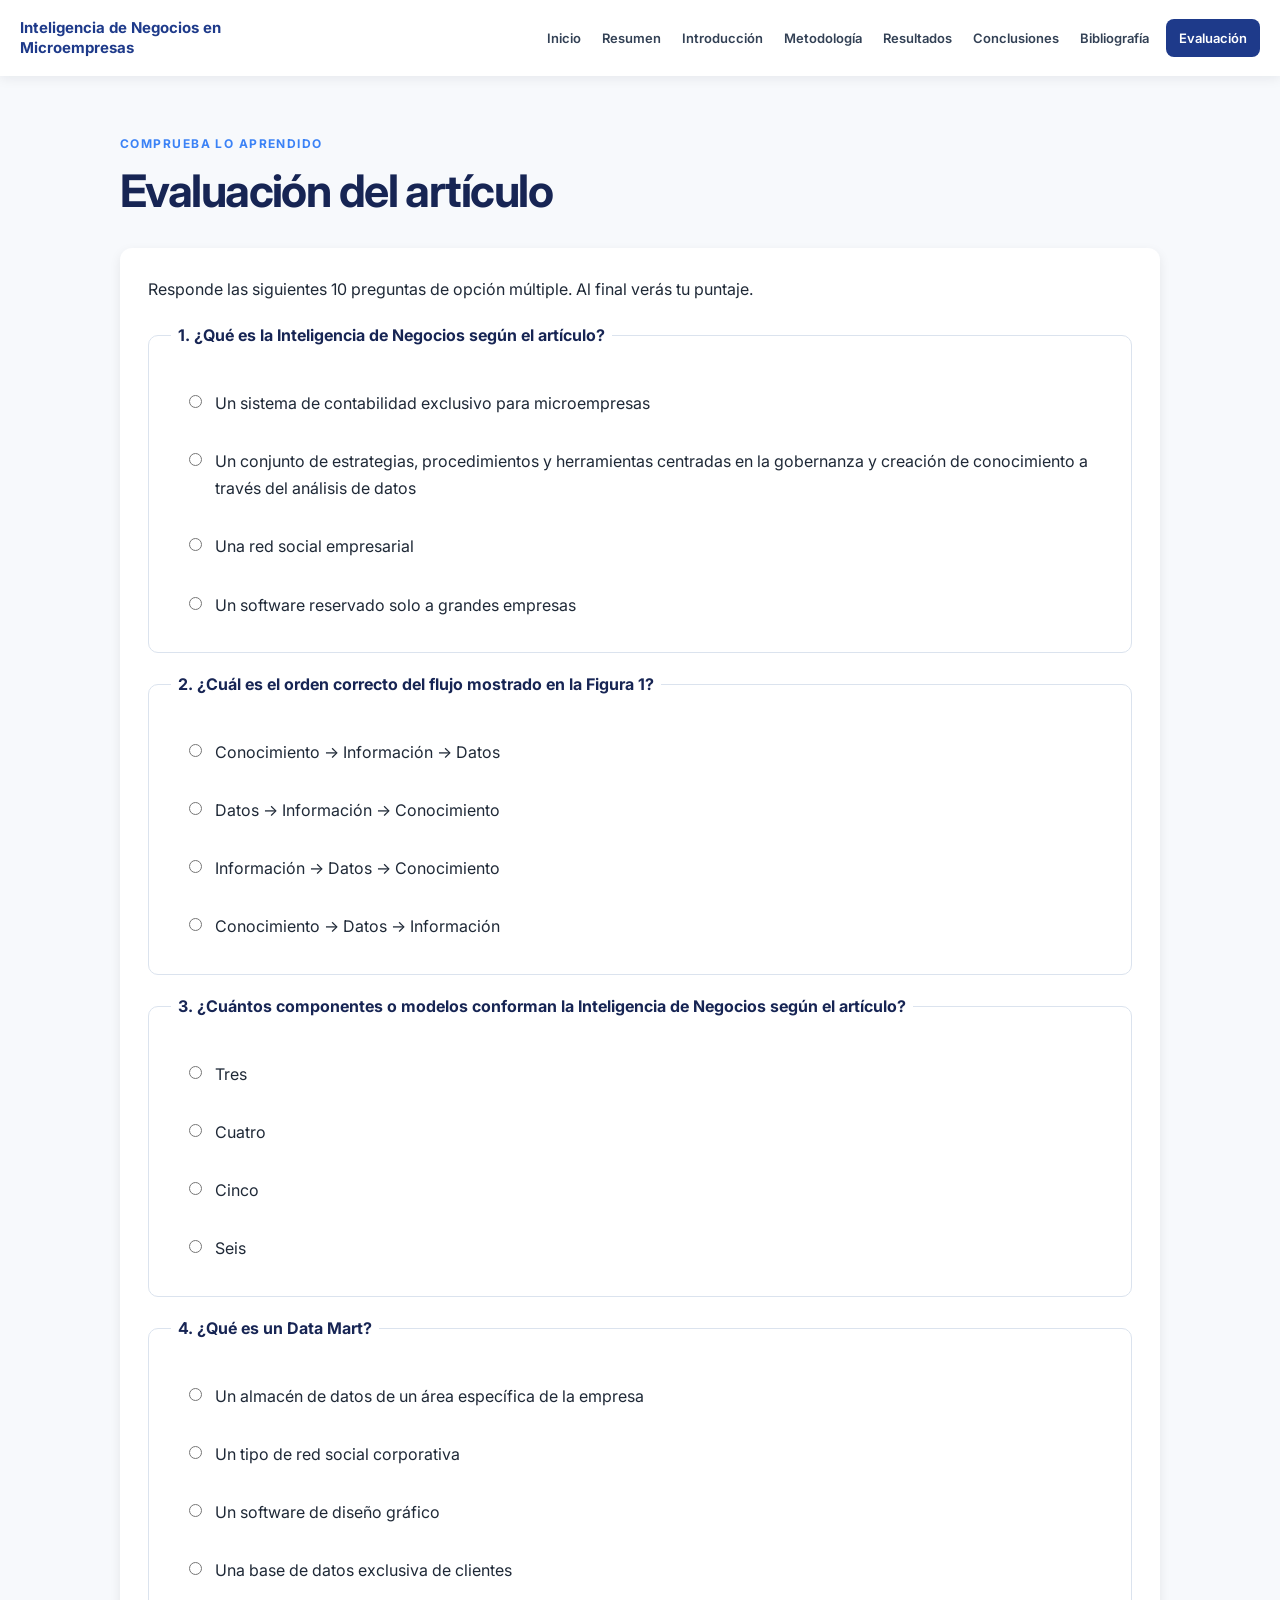
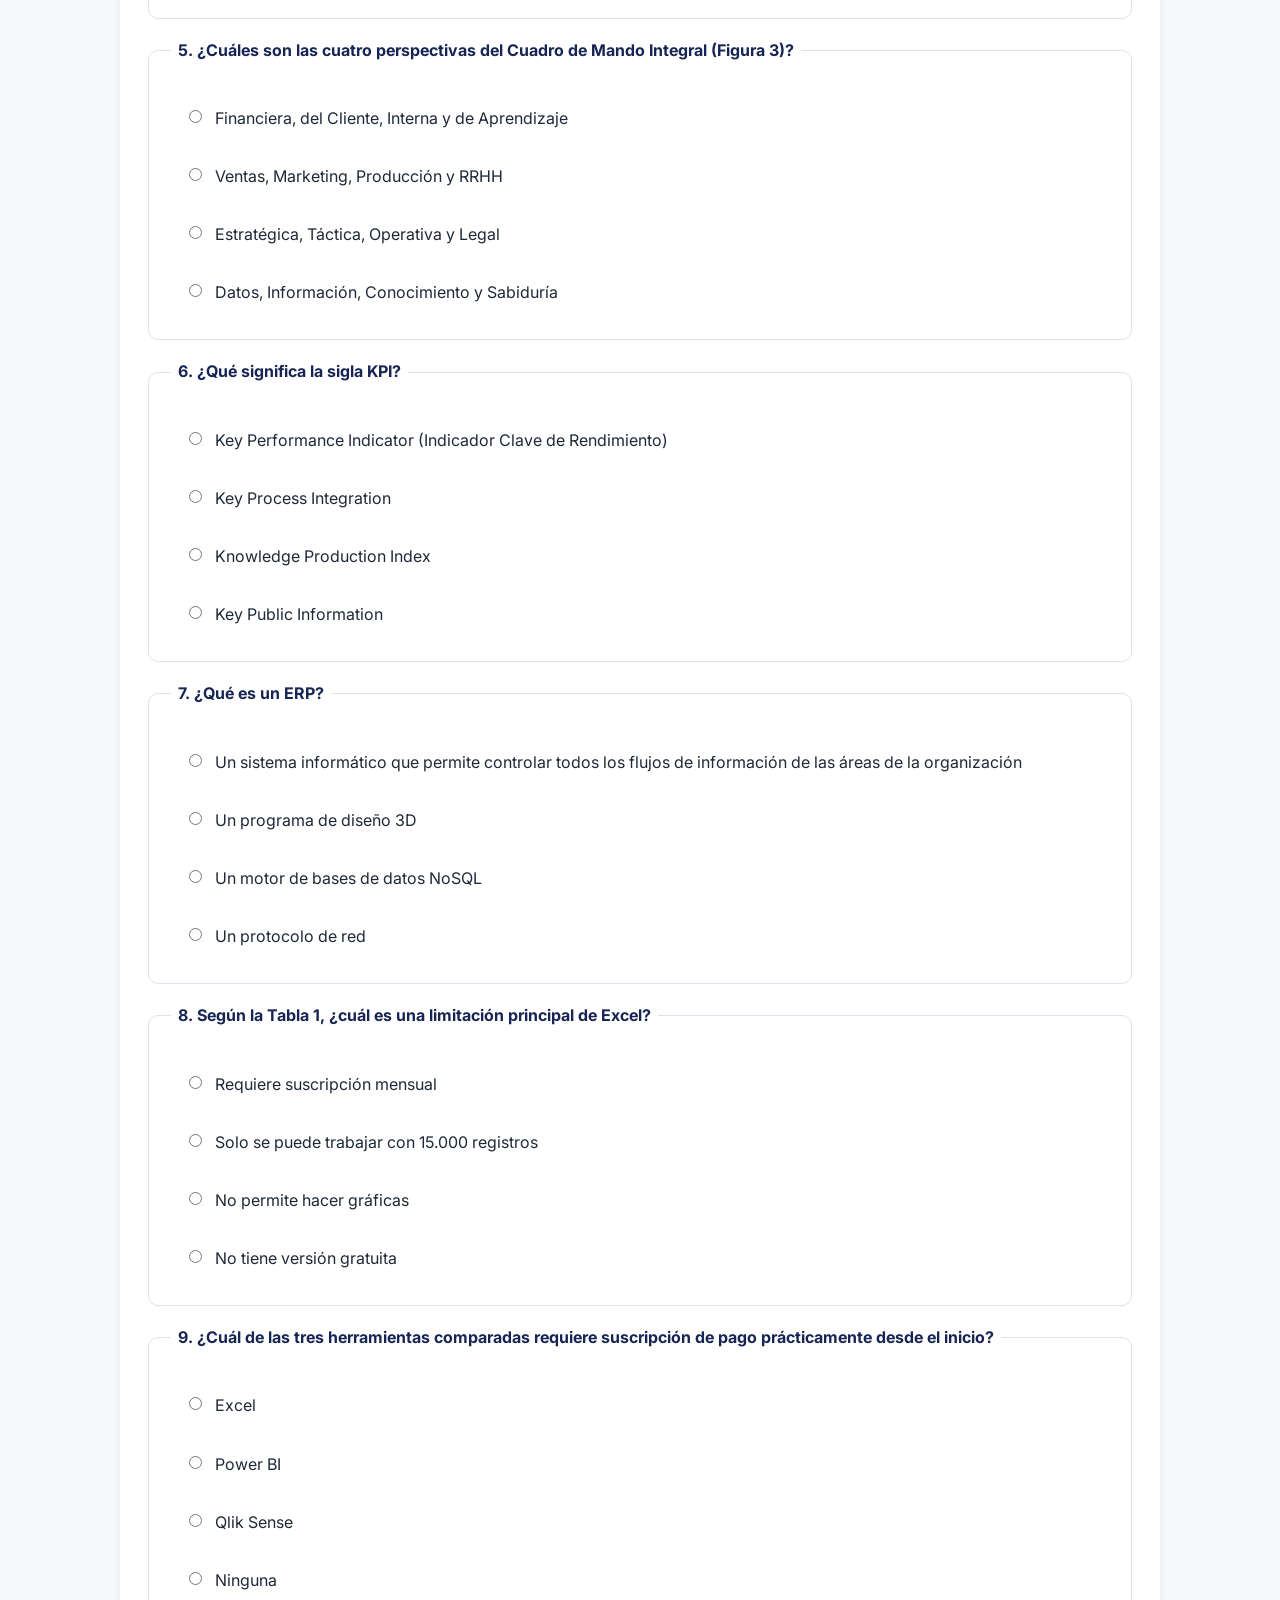
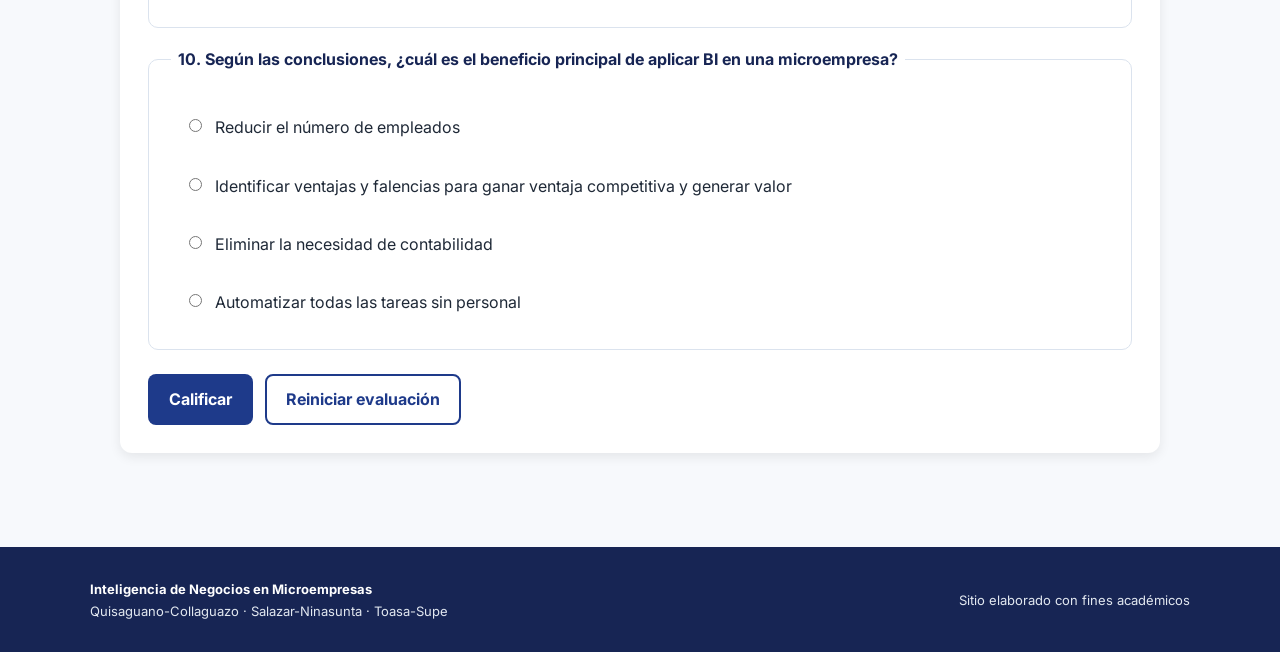
==== evaluacion.html @ 425cc699 "articulo version 1" ====
<!doctype html>
<html lang="es">
<head>
  <meta charset="utf-8">
  <meta name="viewport" content="width=device-width, initial-scale=1">
  <meta name="description" content="Evaluación interactiva del artículo sobre inteligencia de negocios.">
  <title>Evaluación | Inteligencia de Negocios en Microempresas</title>
  <link rel="preconnect" href="https://fonts.googleapis.com">
  <link rel="preconnect" href="https://fonts.gstatic.com" crossorigin>
  <link href="https://fonts.googleapis.com/css2?family=Inter:wght@400;500;600;700&display=swap" rel="stylesheet">
  <link rel="stylesheet" href="css/styles.css">
  <script src="js/app.js" defer></script>
  <script src="js/evaluacion.js" defer></script>
</head>
<body>
  <header class="site-header"><div class="header-inner">
    <a class="brand" href="index.html">Inteligencia de Negocios en Microempresas</a>
    <button class="menu-toggle" type="button" aria-expanded="false" aria-controls="site-nav" aria-label="Abrir menú"><span></span><span></span><span></span></button>
    <nav class="site-nav" id="site-nav" aria-label="Navegación principal">
      <a href="index.html">Inicio</a><a href="resumen.html">Resumen</a><a href="introduccion.html">Introducción</a><a href="metodologia.html">Metodología</a><a href="resultados.html">Resultados</a><a href="conclusiones.html">Conclusiones</a><a href="bibliografia.html">Bibliografía</a><a class="active nav-highlight" href="evaluacion.html">Evaluación</a>
    </nav>
  </div></header>
  <main class="page-main">
    <header class="page-heading"><p class="eyebrow">Comprueba lo aprendido</p><h1>Evaluación del artículo</h1></header>
    <section class="card assessment-card">
      <p>Responde las siguientes 10 preguntas de opción múltiple. Al final verás tu puntaje.</p>
      <form id="form-evaluacion">
        <div id="contenedor-evaluacion"></div>
        <div class="button-row assessment-actions">
          <button class="button button-primary" type="submit">Calificar</button>
          <button class="button button-outline" id="reiniciar-evaluacion" type="button">Reiniciar evaluación</button>
        </div>
      </form>
      <div id="resultado-evaluacion" class="score-message" role="status" aria-live="polite" tabindex="-1" hidden></div>
    </section>
  </main>
  <footer class="site-footer"><div class="footer-inner"><p><strong>Inteligencia de Negocios en Microempresas</strong><br>Quisaguano-Collaguazo · Salazar-Ninasunta · Toasa-Supe</p><p>Sitio elaborado con fines académicos</p></div></footer>
</body>
</html>
---- css/styles.css ----
:root {
  color-scheme: light;
  --color-bg: #f7f9fc;
  --color-surface: #ffffff;
  --color-text: #1f2937;
  --color-muted: #526174;
  --color-primary: #1e3a8a;
  --color-accent: #3b82f6;
  --color-success: #16a34a;
  --color-error: #dc2626;
  --color-border: #dbe3ee;
  --radius: 12px;
  --shadow: 0 4px 12px rgba(0, 0, 0, .08);
  font-family: "Inter", system-ui, -apple-system, BlinkMacSystemFont, "Segoe UI", sans-serif;
  color: var(--color-text);
  background: var(--color-bg);
  font-synthesis: none;
  text-rendering: optimizeLegibility;
}

* { box-sizing: border-box; }
html { scroll-behavior: smooth; }
body { margin: 0; min-width: 320px; background: var(--color-bg); font-size: 16px; line-height: 1.7; }
a { color: var(--color-primary); }
a:focus-visible, button:focus-visible, input:focus-visible { outline: 3px solid var(--color-accent); outline-offset: 3px; }
button, input { font: inherit; }

.site-header { position: sticky; z-index: 20; top: 0; background: rgba(255, 255, 255, .97); box-shadow: 0 2px 12px rgba(15, 23, 42, .08); }
.header-inner { width: min(1240px, calc(100% - 40px)); min-height: 76px; margin: 0 auto; display: flex; align-items: center; justify-content: space-between; gap: 24px; }
.brand { flex: 0 0 220px; color: var(--color-primary); font-size: 15px; font-weight: 700; line-height: 1.35; text-decoration: none; }
.site-nav { display: flex; align-items: center; justify-content: flex-end; gap: 3px; }
.site-nav a { position: relative; padding: 10px 9px; color: #334155; font-size: 13px; font-weight: 600; text-decoration: none; white-space: nowrap; transition: color .2s ease, background .2s ease; }
.site-nav a:hover, .site-nav a.active { color: var(--color-primary); }
.site-nav a.active::after { position: absolute; right: 9px; bottom: 3px; left: 9px; height: 2px; background: var(--color-accent); content: ""; }
.site-nav a.nav-highlight { margin-left: 5px; padding: 8px 13px; border-radius: 8px; background: var(--color-accent); color: #fff; }
.site-nav a.nav-highlight:hover, .site-nav a.nav-highlight.active { background: var(--color-primary); color: #fff; }
.site-nav a.nav-highlight.active::after { display: none; }
.menu-toggle { display: none; }

.hero { position: relative; overflow: hidden; display: flex; align-items: center; min-height: 535px; padding: 72px max(7vw, calc((100% - 1160px) / 2)); background: linear-gradient(120deg, #eff6ff 0%, #fff 62%, #dbeafe 100%); }
.hero-content { position: relative; z-index: 1; max-width: 820px; }
.eyebrow { margin: 0 0 10px; color: var(--color-accent); font-size: 12px; font-weight: 700; letter-spacing: .12em; text-transform: uppercase; }
h1, h2, h3 { color: #172554; line-height: 1.25; }
.hero h1 { max-width: 850px; margin: 0 0 16px; font-size: clamp(2.1rem, 4vw, 3.6rem); letter-spacing: -.045em; }
.english-title { max-width: 760px; margin: 0; color: #334155; font-size: 18px; font-style: italic; }
.authors { margin: 28px 0 4px; color: #26364d; font-weight: 600; }
.article-dates { margin: 0; color: var(--color-muted); font-size: 14px; }
.button-row { display: flex; flex-wrap: wrap; gap: 12px; margin-top: 26px; }
.button { display: inline-flex; align-items: center; justify-content: center; min-height: 46px; padding: 10px 19px; border: 2px solid transparent; border-radius: 8px; cursor: pointer; font-weight: 700; text-decoration: none; transition: transform .2s ease, background .2s ease, box-shadow .2s ease; }
.button:hover { transform: translateY(-2px); box-shadow: 0 5px 14px rgba(30, 58, 138, .18); }
.button-primary { background: var(--color-primary); color: #fff; }
.button-primary:hover { background: #172e70; }
.button-outline { border-color: var(--color-primary); background: transparent; color: var(--color-primary); }
.button-outline:hover { background: #eff6ff; }
.hero-decoration { position: absolute; top: 50%; right: 8%; width: 280px; height: 280px; transform: translateY(-50%); }
.data-orbit { position: absolute; inset: 12px; border: 1px solid rgba(59, 130, 246, .38); border-radius: 50%; transform: rotate(-30deg) scaleY(.55); }
.orbit-two { inset: 30px; transform: rotate(45deg) scaleY(.7); }
.orbit-center { position: absolute; top: 50%; left: 50%; display: grid; width: 104px; height: 104px; place-items: center; border-radius: 50%; background: var(--color-primary); box-shadow: 0 14px 30px rgba(30, 58, 138, .26); color: #fff; font-size: 30px; font-weight: 700; transform: translate(-50%, -50%); }

.content-section, .page-main { width: min(1040px, calc(100% - 40px)); margin: 0 auto; }
.content-section { padding: 70px 0 0; }
.section-heading { margin-bottom: 24px; }
.section-heading h2, .keywords-panel h2 { margin: 0; font-size: 30px; }
.quick-grid { display: grid; grid-template-columns: repeat(3, 1fr); gap: 20px; }
.card { padding: 28px; border-radius: var(--radius); background: var(--color-surface); box-shadow: var(--shadow); }
.quick-card { display: flex; min-height: 230px; flex-direction: column; color: inherit; text-decoration: none; transition: transform .2s ease, box-shadow .2s ease; }
.quick-card:hover { transform: translateY(-4px); box-shadow: 0 9px 24px rgba(15, 23, 42, .12); }
.card-number { color: var(--color-accent); font-size: 13px; font-weight: 700; letter-spacing: .12em; }
.quick-card h3 { margin: 9px 0; font-size: 22px; }
.quick-card p { margin: 0 0 16px; color: var(--color-muted); }
.text-link { margin-top: auto; color: var(--color-primary); font-weight: 700; }
.keywords-panel { display: grid; grid-template-columns: 220px 1fr; align-items: center; gap: 22px; padding-bottom: 74px; }
.chip-list { display: flex; flex-wrap: wrap; gap: 9px; }
.chip { display: inline-flex; padding: 6px 12px; border: 1px solid #bfdbfe; border-radius: 999px; background: #eff6ff; color: #1e3a8a; font-size: 13px; font-weight: 600; }

.page-main { min-height: calc(100vh - 210px); padding-top: 58px; padding-bottom: 72px; }
.page-main-wide { width: min(1100px, calc(100% - 40px)); }
.page-heading { margin-bottom: 28px; }
.page-heading h1 { margin: 0; font-size: clamp(2rem, 4vw, 2.8rem); letter-spacing: -.035em; }
.page-main > .card, .page-main > article.card, .page-main > section.card { margin-bottom: 22px; }
.article-copy { color: #273548; }
.article-copy h2 { margin: 0 0 14px; font-size: 23px; }
.article-copy h3 { font-size: 17px; }
.article-copy p { margin: 0 0 16px; }
.article-copy p:last-child { margin-bottom: 0; }
.subsection-title { margin-top: 24px; }

.figure-card { margin: 0; }
.figure-card figcaption { margin-bottom: 21px; color: #172554; font-size: 17px; font-weight: 700; }
.flow-diagram { display: flex; align-items: center; justify-content: center; gap: 20px; }
.flow-step { display: flex; width: 210px; min-height: 120px; flex-direction: column; align-items: center; justify-content: center; gap: 8px; border: 1px solid #bfdbfe; border-radius: var(--radius); background: #eff6ff; color: var(--color-primary); font-size: 18px; }
.step-icon { display: grid; width: 34px; height: 34px; place-items: center; border-radius: 50%; background: var(--color-primary); color: #fff; font-size: 12px; font-weight: 700; }
.flow-arrow { color: var(--color-accent); font-size: 29px; font-weight: 700; }
.component-grid { display: grid; grid-template-columns: repeat(5, 1fr); gap: 14px; }
.component-card { min-height: 170px; padding: 18px; border: 1px solid var(--color-border); border-radius: 10px; background: #fbfdff; }
.component-card > span { display: grid; width: 32px; height: 32px; place-items: center; border-radius: 9px; background: var(--color-primary); color: white; font-weight: 700; }
.component-card h3 { margin: 12px 0 6px; font-size: 16px; }
.component-card p { margin: 0; color: var(--color-muted); font-size: 14px; line-height: 1.5; }

.embedded-figure { margin-top: 24px; padding: 22px; border: 1px solid var(--color-border); border-radius: 10px; background: #fbfdff; }
.strategy-map { display: grid; width: min(590px, 100%); min-height: 360px; grid-template: 1fr 1fr 1fr / 1fr 1fr 1fr; align-items: center; justify-items: center; margin: 0 auto; }
.strategy-item, .strategy-center { display: grid; aspect-ratio: 1; width: 150px; place-items: center; padding: 14px; border-radius: 50%; text-align: center; font-size: 14px; font-weight: 700; line-height: 1.4; }
.strategy-item { border: 2px solid #93c5fd; background: #eff6ff; color: var(--color-primary); }
.strategy-center { width: 138px; background: var(--color-primary); color: #fff; font-size: 16px; }
.strategy-finance { grid-area: 1 / 2; }
.strategy-client { grid-area: 2 / 1; }
.strategy-center { grid-area: 2 / 2; }
.strategy-internal { grid-area: 2 / 3; }
.strategy-learning { grid-area: 3 / 2; }
.three-column-grid { display: grid; grid-template-columns: repeat(3, 1fr); gap: 16px; }
.info-column { padding: 18px; border-radius: 9px; background: #eff6ff; }
.info-column h3 { margin: 0 0 10px; color: var(--color-primary); font-size: 17px; }
.info-column ul { margin: 0; padding-left: 20px; }
.info-column li { margin: 5px 0; }
.feature-list { display: grid; grid-template-columns: repeat(2, 1fr); gap: 11px; }
.feature-list > div { display: flex; flex-direction: column; gap: 4px; padding: 14px 16px; border-left: 4px solid var(--color-accent); border-radius: 5px; background: #eff6ff; }
.feature-list strong { color: var(--color-primary); }
.feature-list span { color: var(--color-muted); font-size: 14px; }
.advantage-list { display: grid; grid-template-columns: repeat(4, 1fr); gap: 12px; margin: 0; padding: 0; list-style: none; }
.advantage-list li { padding: 17px 12px; border-radius: 9px; background: #eff6ff; color: var(--color-primary); font-weight: 700; text-align: center; }
.table-scroll { overflow-x: auto; margin-top: 20px; border: 1px solid var(--color-border); border-radius: 9px; }
table { width: 100%; min-width: 740px; border-collapse: collapse; background: #fff; line-height: 1.55; text-align: left; }
caption { padding: 14px; color: #172554; font-weight: 700; text-align: left; }
th, td { padding: 14px; border-top: 1px solid var(--color-border); vertical-align: top; }
thead th { border-top: 0; background: #eaf2ff; color: var(--color-primary); }
tbody th { min-width: 125px; background: #f8fafc; }
.conclusion-list { display: grid; gap: 18px; }
.conclusion-card { display: grid; grid-template-columns: 45px 1fr; align-items: start; gap: 10px; }
.conclusion-card p { margin: 0; }
.reference-list { display: grid; gap: 14px; margin: 0; padding: 0; list-style: none; }
.reference-card { display: grid; grid-template-columns: 45px 1fr; gap: 10px; align-items: start; }
.reference-card p { margin: 0; overflow-wrap: anywhere; }
.reference-number { color: var(--color-accent); font-weight: 700; }

.assessment-card > p { margin-top: 0; }
.question-card { margin: 18px 0; padding: 22px; border: 1px solid var(--color-border); border-radius: 10px; }
.question-card legend { padding: 0 7px; color: #172554; font-weight: 700; }
.question-options { display: grid; gap: 9px; margin-top: 8px; }
.answer-option { display: flex; align-items: flex-start; gap: 10px; padding: 10px 12px; border: 1px solid transparent; border-radius: 8px; cursor: pointer; }
.answer-option:hover { border-color: #bfdbfe; background: #f5f9ff; }
.answer-option input { flex: 0 0 auto; margin-top: 5px; accent-color: var(--color-primary); }
.question-card.is-correct { border-color: var(--color-success); background: #f0fdf4; }
.question-card.is-incorrect { border-color: var(--color-error); background: #fef2f2; }
.answer-option.option-correct { border-color: #86efac; background: #dcfce7; color: #14532d; }
.answer-option.option-incorrect { border-color: #fca5a5; background: #fee2e2; color: #7f1d1d; }
.feedback { margin: 13px 0 0; font-weight: 600; }
.feedback.correct { color: #166534; }
.feedback.incorrect { color: #991b1b; }
.assessment-actions { margin-top: 24px; }
.score-message { margin-top: 22px; padding: 18px 20px; border-radius: 9px; background: #eff6ff; color: var(--color-primary); font-size: 19px; font-weight: 700; }
.score-message[hidden] { display: none; }

.site-footer { background: #172554; color: #e2e8f0; }
.footer-inner { display: flex; width: min(1100px, calc(100% - 40px)); min-height: 105px; align-items: center; justify-content: space-between; gap: 25px; margin: 0 auto; padding: 20px 0; font-size: 13px; }
.footer-inner p { margin: 0; }
.footer-inner strong { color: #fff; }

@media (max-width: 1050px) {
  .header-inner { width: min(100% - 32px, 900px); }
  .brand { flex-basis: 190px; }
  .site-nav { gap: 0; }
  .site-nav a { padding-right: 6px; padding-left: 6px; font-size: 12px; }
  .site-nav a.active::after { right: 6px; left: 6px; }
  .component-grid { grid-template-columns: repeat(3, 1fr); }
}
@media (max-width: 768px) {
  .header-inner { min-height: 68px; }
  .brand { flex-basis: auto; max-width: 250px; }
  .menu-toggle { display: flex; width: 43px; height: 43px; flex-direction: column; align-items: center; justify-content: center; gap: 5px; border: 1px solid var(--color-border); border-radius: 8px; background: #fff; cursor: pointer; }
  .menu-toggle span { width: 20px; height: 2px; border-radius: 2px; background: var(--color-primary); transition: transform .2s ease, opacity .2s ease; }
  .menu-toggle[aria-expanded="true"] span:first-child { transform: translateY(7px) rotate(45deg); }
  .menu-toggle[aria-expanded="true"] span:nth-child(2) { opacity: 0; }
  .menu-toggle[aria-expanded="true"] span:last-child { transform: translateY(-7px) rotate(-45deg); }
  .site-nav { position: absolute; top: 100%; right: 0; left: 0; display: none; align-items: stretch; padding: 8px 20px 16px; background: #fff; box-shadow: 0 8px 12px rgba(15, 23, 42, .08); }
  .site-nav.is-open { display: flex; flex-direction: column; }
  .site-nav a { padding: 10px 8px; font-size: 14px; }
  .site-nav a.active::after { right: auto; bottom: 5px; left: 8px; width: 34px; }
  .site-nav a.nav-highlight { align-self: flex-start; margin: 5px 0 0; }
  .hero { min-height: auto; padding: 64px 30px; }
  .hero-decoration { right: -105px; opacity: .2; }
  .hero-content { max-width: 680px; }
  .quick-grid { grid-template-columns: 1fr; }
  .quick-card { min-height: 185px; }
  .keywords-panel { grid-template-columns: 1fr; }
  .content-section { padding-top: 52px; }
  .component-grid { grid-template-columns: repeat(2, 1fr); }
  .three-column-grid { grid-template-columns: 1fr; }
  .advantage-list { grid-template-columns: repeat(2, 1fr); }
  .footer-inner { align-items: flex-start; flex-direction: column; justify-content: center; gap: 10px; }
}
@media (max-width: 520px) {
  body { font-size: 16px; }
  .header-inner, .content-section, .page-main, .page-main-wide { width: calc(100% - 28px); }
  .brand { max-width: 220px; font-size: 14px; }
  .hero { padding: 52px 22px; }
  .hero h1 { font-size: 2.05rem; }
  .english-title { font-size: 16px; }
  .authors { font-size: 14px; }
  .page-main { padding-top: 38px; padding-bottom: 48px; }
  .card { padding: 21px; }
  .flow-diagram { flex-direction: column; gap: 9px; }
  .flow-step { width: 100%; min-height: 88px; }
  .flow-arrow { transform: rotate(90deg); font-size: 24px; line-height: 1; }
  .component-grid { grid-template-columns: 1fr; }
  .strategy-map { min-height: 300px; }
  .strategy-item { width: 105px; font-size: 11px; }
  .strategy-center { width: 105px; font-size: 13px; }
  .feature-list { grid-template-columns: 1fr; }
  .advantage-list { grid-template-columns: 1fr 1fr; }
  .reference-card, .conclusion-card { grid-template-columns: 32px 1fr; gap: 7px; }
  .assessment-actions { align-items: stretch; flex-direction: column; }
  .button { width: 100%; }
  .footer-inner { width: calc(100% - 28px); }
}
@media (prefers-reduced-motion: reduce) {
  html { scroll-behavior: auto; }
  *, *::before, *::after { transition-duration: .01ms !important; }
}
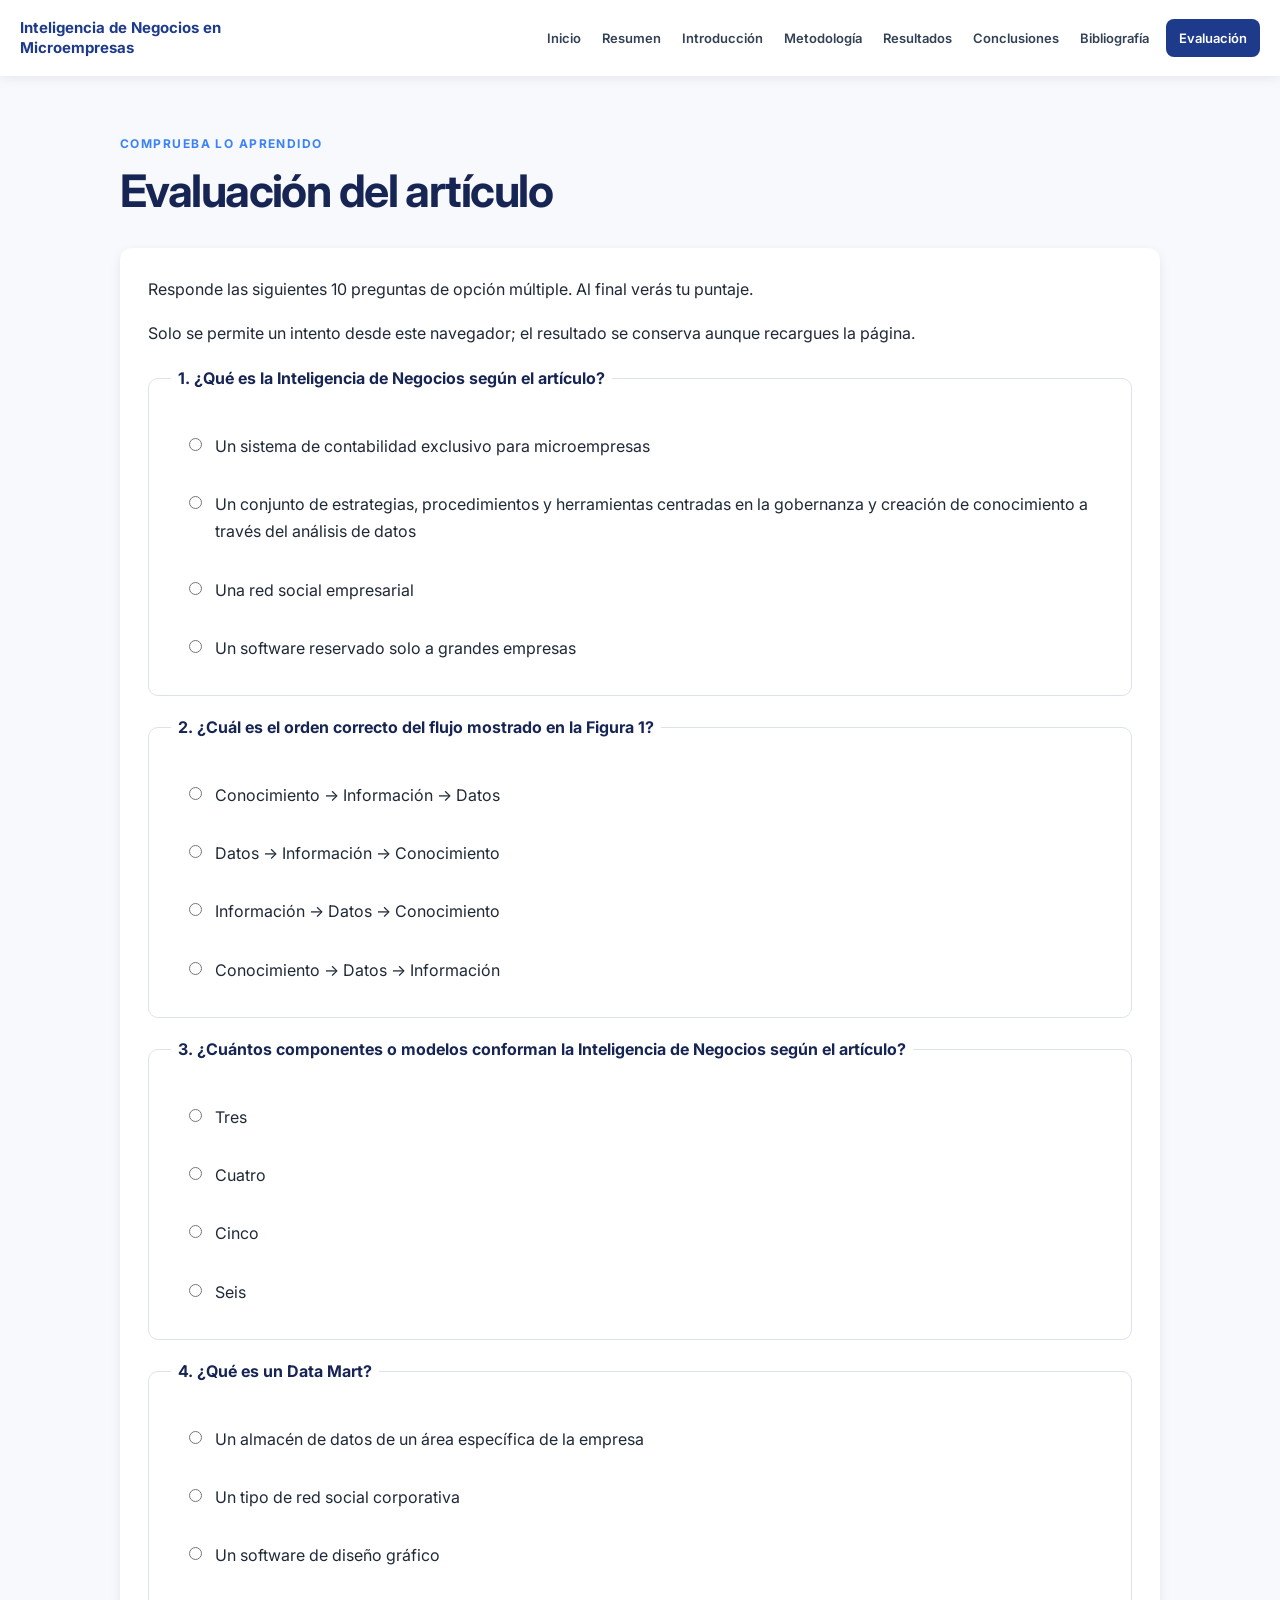
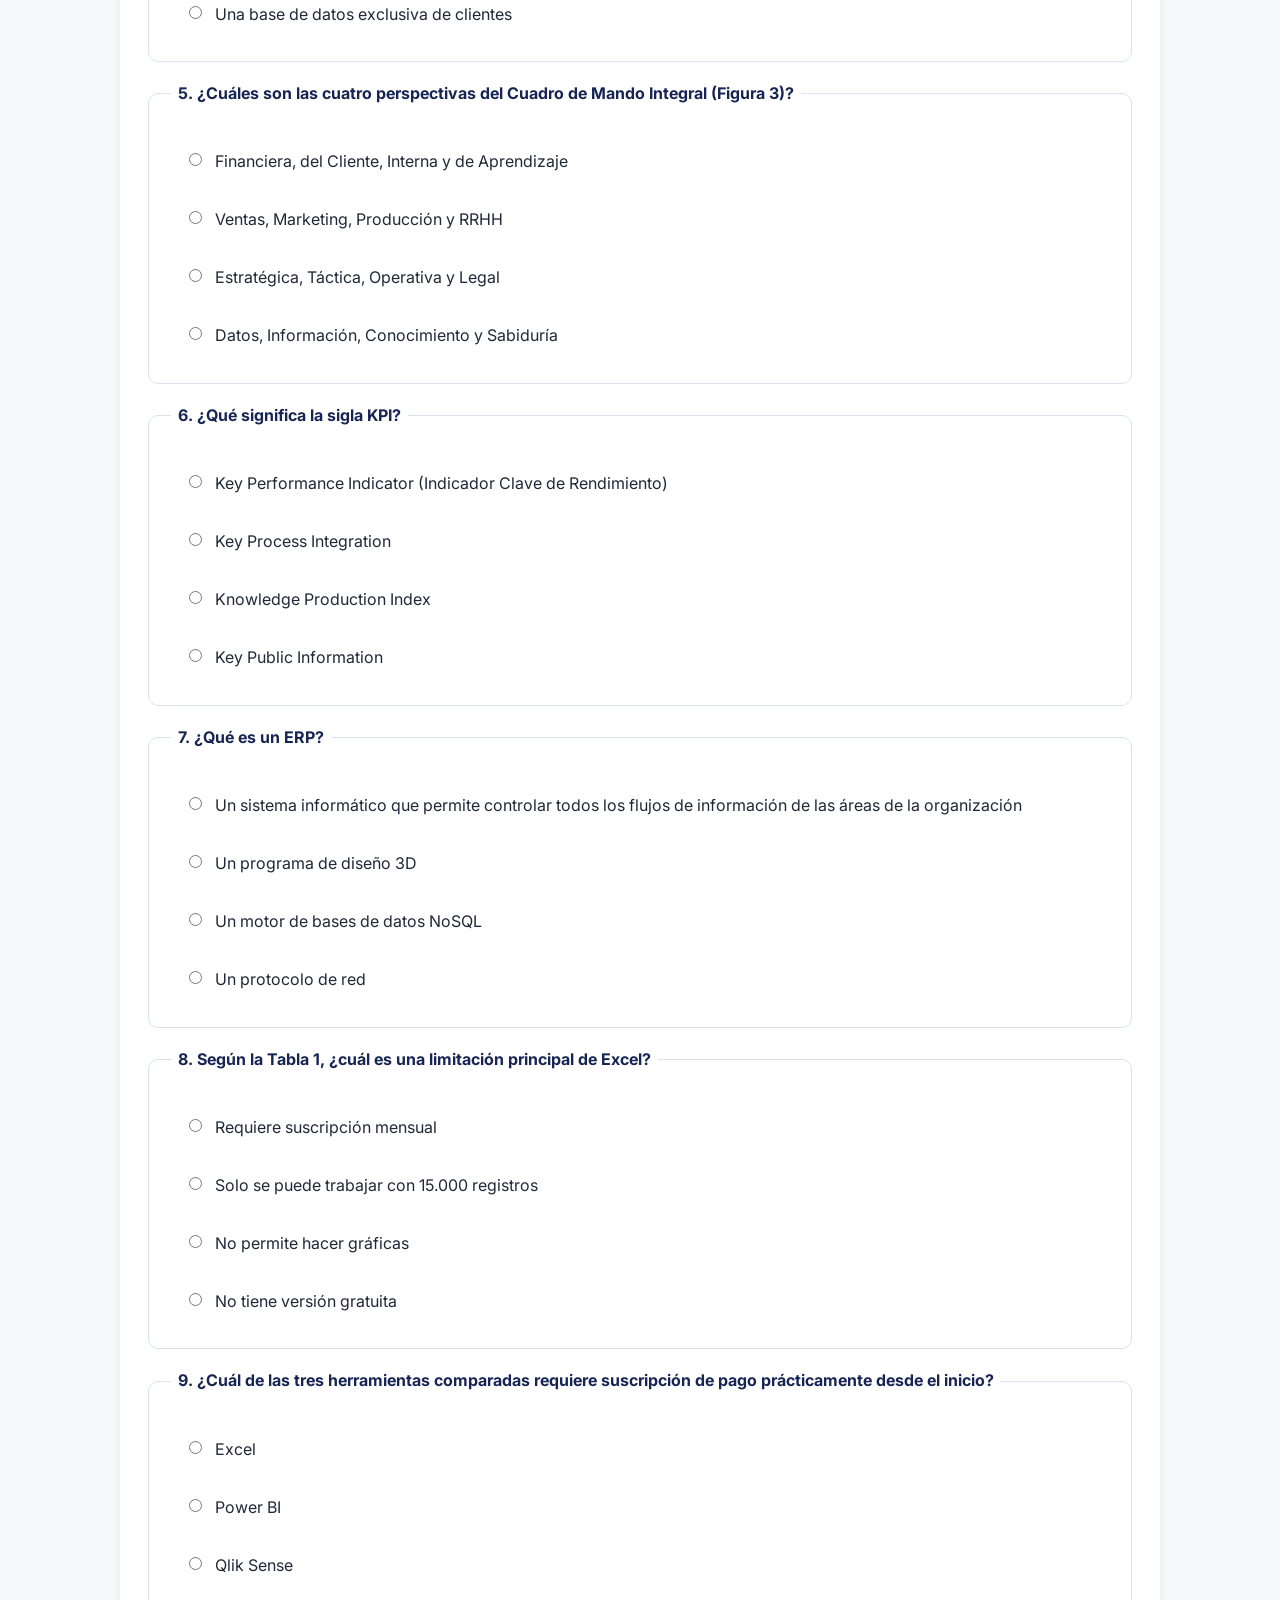
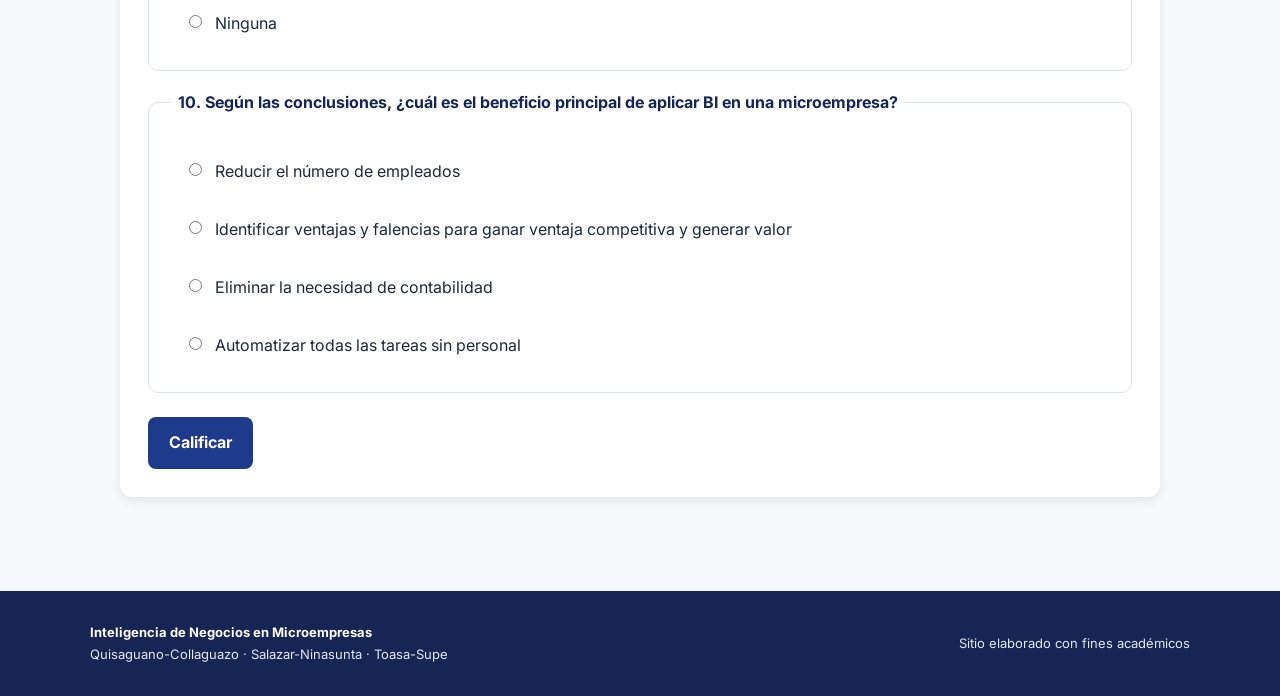
==== commit 946440be: "version2 corregido la evaluacion" ====
--- a/evaluacion.html
+++ b/evaluacion.html
@@ -24,14 +24,14 @@
     <header class="page-heading"><p class="eyebrow">Comprueba lo aprendido</p><h1>Evaluación del artículo</h1></header>
     <section class="card assessment-card">
       <p>Responde las siguientes 10 preguntas de opción múltiple. Al final verás tu puntaje.</p>
+      <p>Solo se permite un intento desde este navegador; el resultado se conserva aunque recargues la página.</p>
       <form id="form-evaluacion">
         <div id="contenedor-evaluacion"></div>
         <div class="button-row assessment-actions">
           <button class="button button-primary" type="submit">Calificar</button>
-          <button class="button button-outline" id="reiniciar-evaluacion" type="button">Reiniciar evaluación</button>
         </div>
       </form>
-      <div id="resultado-evaluacion" class="score-message" role="status" aria-live="polite" tabindex="-1" hidden></div>
+      <section id="resultado-evaluacion" class="score-message" role="status" aria-live="polite" tabindex="-1" hidden></section>
     </section>
   </main>
   <footer class="site-footer"><div class="footer-inner"><p><strong>Inteligencia de Negocios en Microempresas</strong><br>Quisaguano-Collaguazo · Salazar-Ninasunta · Toasa-Supe</p><p>Sitio elaborado con fines académicos</p></div></footer>
--- a/css/styles.css
+++ b/css/styles.css
@@ -143,11 +143,15 @@
 .question-card.is-incorrect { border-color: var(--color-error); background: #fef2f2; }
 .answer-option.option-correct { border-color: #86efac; background: #dcfce7; color: #14532d; }
 .answer-option.option-incorrect { border-color: #fca5a5; background: #fee2e2; color: #7f1d1d; }
-.feedback { margin: 13px 0 0; font-weight: 600; }
-.feedback.correct { color: #166534; }
-.feedback.incorrect { color: #991b1b; }
 .assessment-actions { margin-top: 24px; }
-.score-message { margin-top: 22px; padding: 18px 20px; border-radius: 9px; background: #eff6ff; color: var(--color-primary); font-size: 19px; font-weight: 700; }
+.score-message { margin-top: 22px; padding: 18px 20px; border-radius: 9px; background: #eff6ff; color: var(--color-primary); }
+.score-message h2 { margin: 0; color: var(--color-primary); font-size: 22px; }
+.score-message h3 { margin: 18px 0 8px; font-size: 17px; }
+.assessment-feedback { display: grid; gap: 12px; margin: 0; padding-left: 24px; font-size: 15px; font-weight: 400; }
+.assessment-feedback li { padding-left: 4px; }
+.assessment-feedback li > strong { color: var(--color-primary); }
+.assessment-feedback li > p { margin: 4px 0 0; color: #334155; }
+.assessment-actions button:disabled { cursor: not-allowed; opacity: .65; }
 .score-message[hidden] { display: none; }
 
 .site-footer { background: #172554; color: #e2e8f0; }
